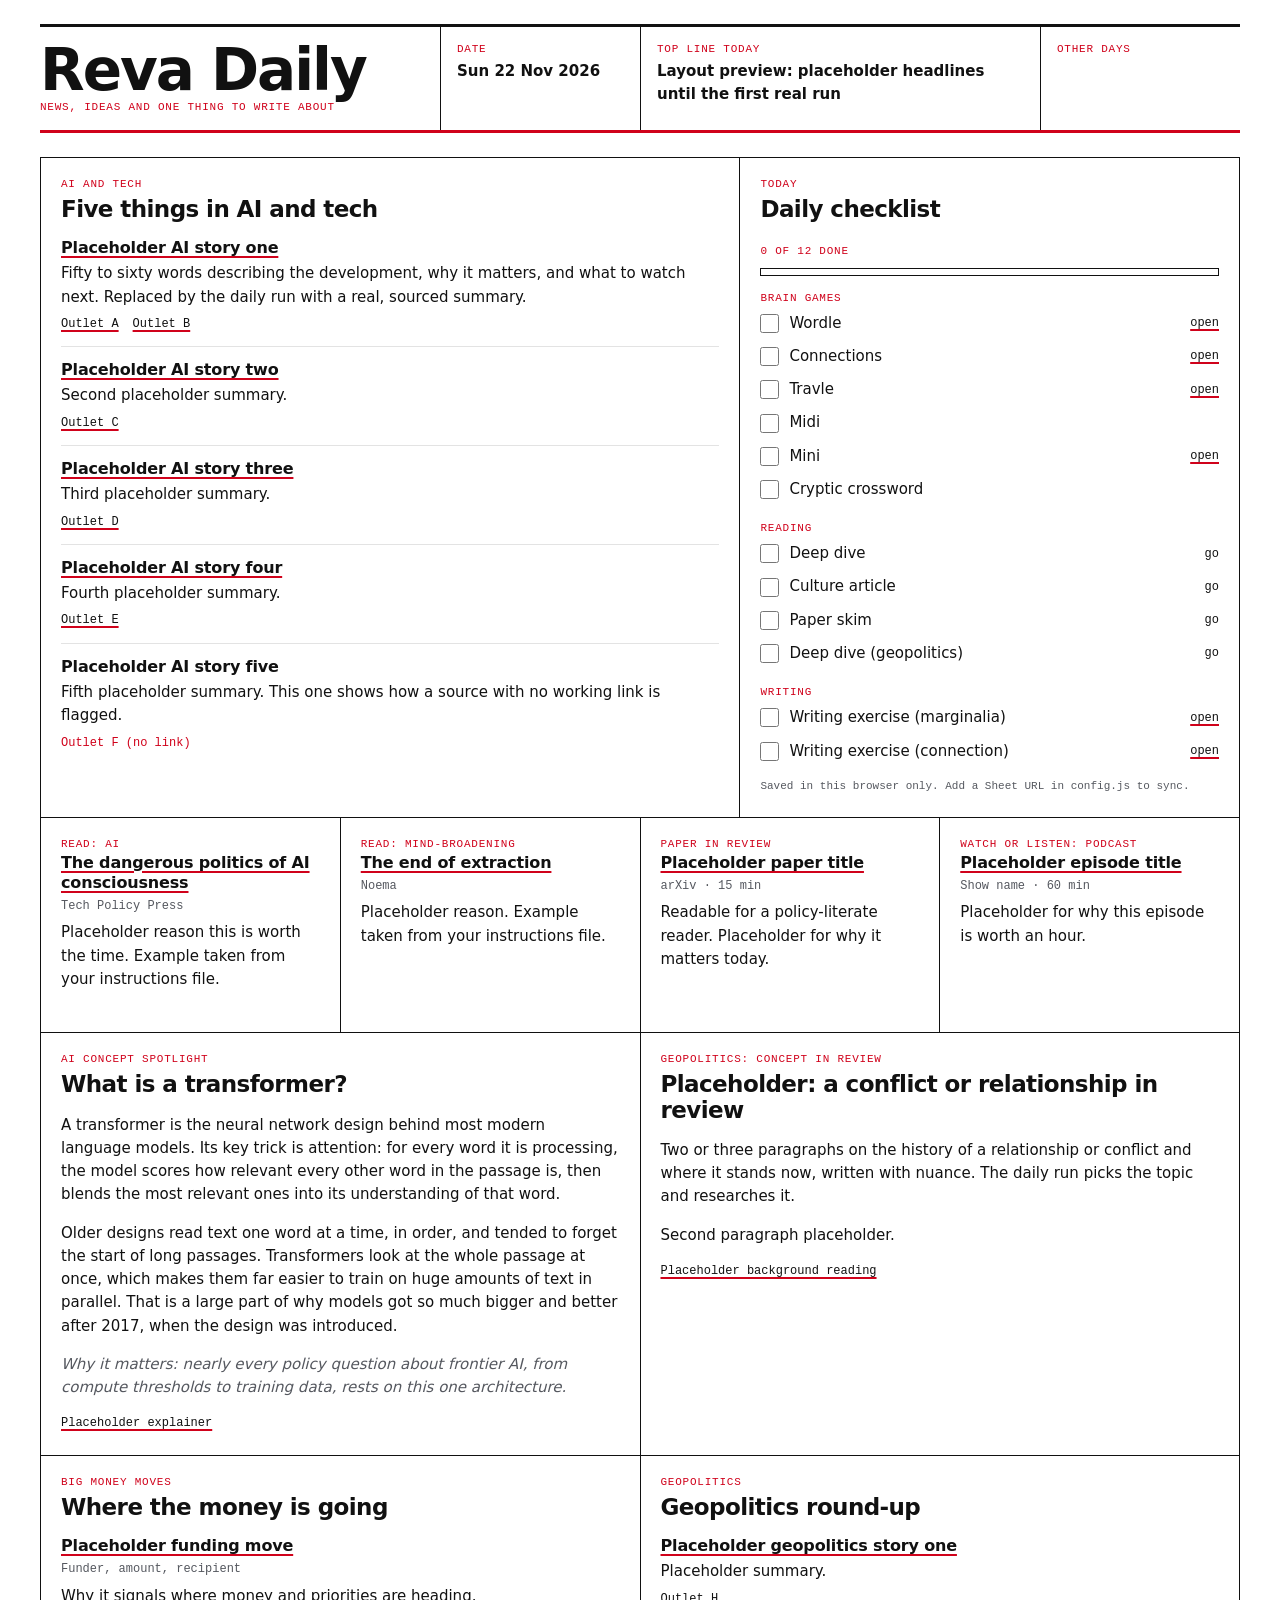
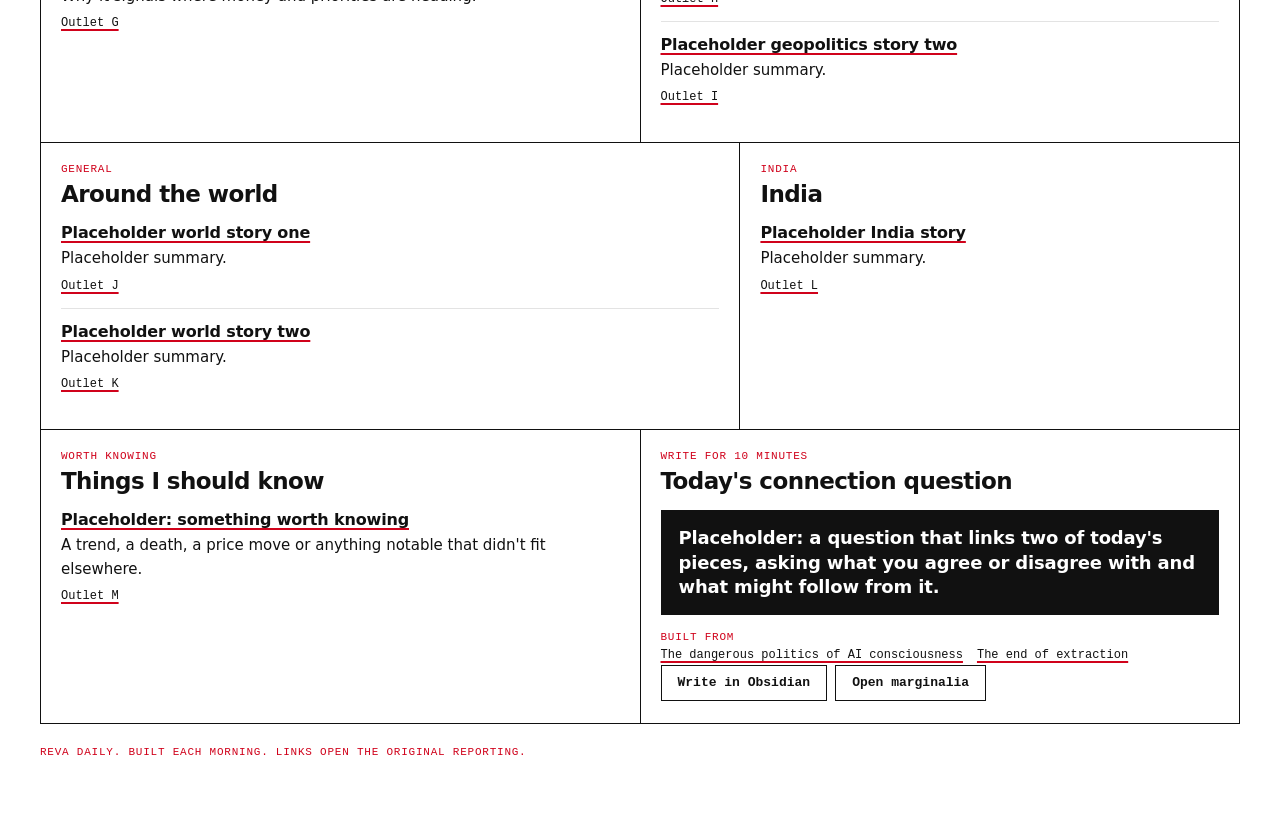
==== RevaDaily/index.html @ 0de23224 "Add files via upload" ====
<!doctype html>
<html lang="en">
<head>
<meta charset="utf-8">
<meta name="viewport" content="width=device-width, initial-scale=1">
<title>Reva Daily</title>
<link rel="stylesheet" href="assets/css/dashboard.css">
</head>
<body>
<div class="sheet">
  <header class="mast" id="mast">
    <div class="mast-title">
      <h1>Reva Daily</h1>
      <p class="label">News, ideas and one thing to write about</p>
    </div>
    <div class="mast-cell">
      <p class="label">Date</p>
      <p id="mast-date" class="val">Loading</p>
    </div>
    <div class="mast-cell">
      <p class="label">Top line today</p>
      <p id="mast-top" class="val">Loading</p>
    </div>
    <nav class="mast-cell" aria-label="Other days">
      <p class="label">Other days</p>
      <p class="val"><a id="prev-day" href="#" hidden>Earlier</a> <span id="day-note"></span></p>
    </nav>
  </header>

  <main class="grid" id="grid" aria-live="polite">
    <p class="state" id="state">Loading today's edition.</p>
  </main>

  <footer class="foot">
    <p class="label">Reva Daily. Built each morning. Links open the original reporting.</p>
  </footer>
</div>
<script src="assets/js/config.js"></script>
<script src="assets/js/app.js"></script>
</body>
</html>
---- RevaDaily/assets/css/dashboard.css ----
:root {
  --paper: #ffffff;
  --ink: #111111;
  --ink-soft: #55585f;
  --red: #d0021b;
  --rule: #111111;
  --hair: #e3e3e3;
  --fill: #111111;
  --fill-text: #ffffff;
  --sans: "Helvetica Neue", "Neue Haas Grotesk Text Pro", "SF Pro Display", system-ui, Arial, sans-serif;
  --mono: ui-monospace, "SF Mono", Menlo, Consolas, monospace;
}
@media (prefers-color-scheme: dark) {
  :root:not([data-theme="light"]) {
    --paper: #101012;
    --ink: #f3f3f3;
    --ink-soft: #a9acb3;
    --red: #ff5a64;
    --rule: #f3f3f3;
    --hair: #2d2e33;
    --fill: #f3f3f3;
    --fill-text: #101012;
  }
}
:root[data-theme="dark"] {
  --paper: #101012;
  --ink: #f3f3f3;
  --ink-soft: #a9acb3;
  --red: #ff5a64;
  --rule: #f3f3f3;
  --hair: #2d2e33;
  --fill: #f3f3f3;
  --fill-text: #101012;
}

* { box-sizing: border-box; }
body {
  margin: 0;
  background: var(--paper);
  color: var(--ink);
  font-family: var(--sans);
  font-size: 15px;
  line-height: 1.55;
  -webkit-font-smoothing: antialiased;
}
a { color: var(--ink); text-decoration-color: var(--red); text-decoration-thickness: 2px; text-underline-offset: 3px; }
a:hover { color: var(--red); }
a:focus-visible, button:focus-visible, input:focus-visible { outline: 3px solid var(--red); outline-offset: 2px; }
.sheet { max-width: 1240px; margin: 0 auto; padding: 24px 20px 56px; }

.label {
  margin: 0;
  font-family: var(--mono);
  font-size: 11px;
  letter-spacing: 0.07em;
  text-transform: uppercase;
  color: var(--red);
}
.val { margin: 2px 0 0; font-weight: 600; }

/* masthead: black rule on top, red rule underneath */
.mast {
  display: grid;
  grid-template-columns: 2fr 1fr 2fr 1fr;
  border-top: 3px solid var(--rule);
  border-bottom: 3px solid var(--red);
}
.mast > * { padding: 14px 16px; border-left: 1px solid var(--rule); }
.mast > :first-child { border-left: 0; padding-left: 0; }
.mast h1 {
  margin: 0;
  font-size: clamp(34px, 5vw, 58px);
  line-height: 1;
  font-weight: 800;
  letter-spacing: -0.035em;
}

/* boxes: thin black lines */
.grid {
  display: grid;
  grid-template-columns: repeat(12, 1fr);
  border-left: 1px solid var(--rule);
  border-top: 1px solid var(--rule);
  margin-top: 24px;
}
.box {
  border-right: 1px solid var(--rule);
  border-bottom: 1px solid var(--rule);
  padding: 18px 20px 22px;
  min-width: 0;
}
.box h2 {
  margin: 4px 0 16px;
  font-size: 23px;
  line-height: 1.1;
  font-weight: 800;
  letter-spacing: -0.025em;
}
.span-12 { grid-column: span 12; }
.span-8 { grid-column: span 8; }
.span-7 { grid-column: span 7; }
.span-6 { grid-column: span 6; }
.span-5 { grid-column: span 5; }
.span-4 { grid-column: span 4; }
.span-3 { grid-column: span 3; }

.item { padding: 13px 0; border-top: 1px solid var(--hair); }
.item:first-of-type { border-top: 0; padding-top: 0; }
.item h3 { margin: 0 0 4px; font-size: 16px; line-height: 1.25; font-weight: 700; letter-spacing: -0.01em; }
.item p { margin: 0 0 6px; }
.item .meta { font-family: var(--mono); font-size: 12px; color: var(--ink-soft); }
.srcs { display: flex; flex-wrap: wrap; gap: 4px 14px; font-family: var(--mono); font-size: 12px; }
.srcs a, .srcs span { white-space: nowrap; }
.nolink { color: var(--red); }
.tag {
  display: inline-block;
  font-family: var(--mono);
  font-size: 11px;
  border: 1px solid var(--rule);
  padding: 1px 7px;
  text-decoration: none;
}
.tag:hover { background: var(--red); border-color: var(--red); color: #fff; }
.why { font-style: italic; color: var(--ink-soft); }
.prompt {
  background: var(--fill);
  color: var(--fill-text);
  padding: 16px 18px;
  font-size: 18px;
  line-height: 1.35;
  font-weight: 700;
  letter-spacing: -0.01em;
  margin: 0 0 14px;
}
.btn {
  display: inline-block;
  font-family: var(--mono);
  font-size: 13px;
  font-weight: 700;
  color: var(--ink);
  background: transparent;
  border: 1px solid var(--rule);
  border-radius: 0;
  padding: 7px 16px;
  text-decoration: none;
  cursor: pointer;
}
.btn:hover { background: var(--red); border-color: var(--red); color: #fff; }
.btn-row { display: flex; flex-wrap: wrap; gap: 8px; }

/* checklist */
.check ul { list-style: none; margin: 0 0 8px; padding: 0; }
.check .label { margin-top: 14px; }
.check li { display: flex; align-items: center; gap: 10px; padding: 5px 0; }
.check input[type="checkbox"] { width: 19px; height: 19px; margin: 0; accent-color: var(--red); flex-shrink: 0; }
.check label { flex: 1; cursor: pointer; }
.check .go { font-family: var(--mono); font-size: 12px; }
.bar { height: 8px; border: 1px solid var(--rule); margin: 6px 0 2px; }
.bar > i { display: block; height: 100%; background: var(--red); width: 0; }
.sync { font-family: var(--mono); font-size: 11px; color: var(--ink-soft); margin: 10px 0 0; }

.state { padding: 24px; grid-column: span 12; border-right: 1px solid var(--rule); border-bottom: 1px solid var(--rule); margin: 0; }
.foot { margin-top: 20px; }

@media (max-width: 900px) {
  .mast { grid-template-columns: 1fr 1fr; }
  .mast > :nth-child(odd) { border-left: 0; padding-left: 0; }
  .mast > :nth-child(n+3) { border-top: 1px solid var(--rule); }
  .mast-title { grid-column: span 2; border-left: 0 !important; }
  .span-8, .span-7, .span-6, .span-5, .span-4, .span-3 { grid-column: span 12; }
}
@media (prefers-reduced-motion: reduce) { * { scroll-behavior: auto !important; } }
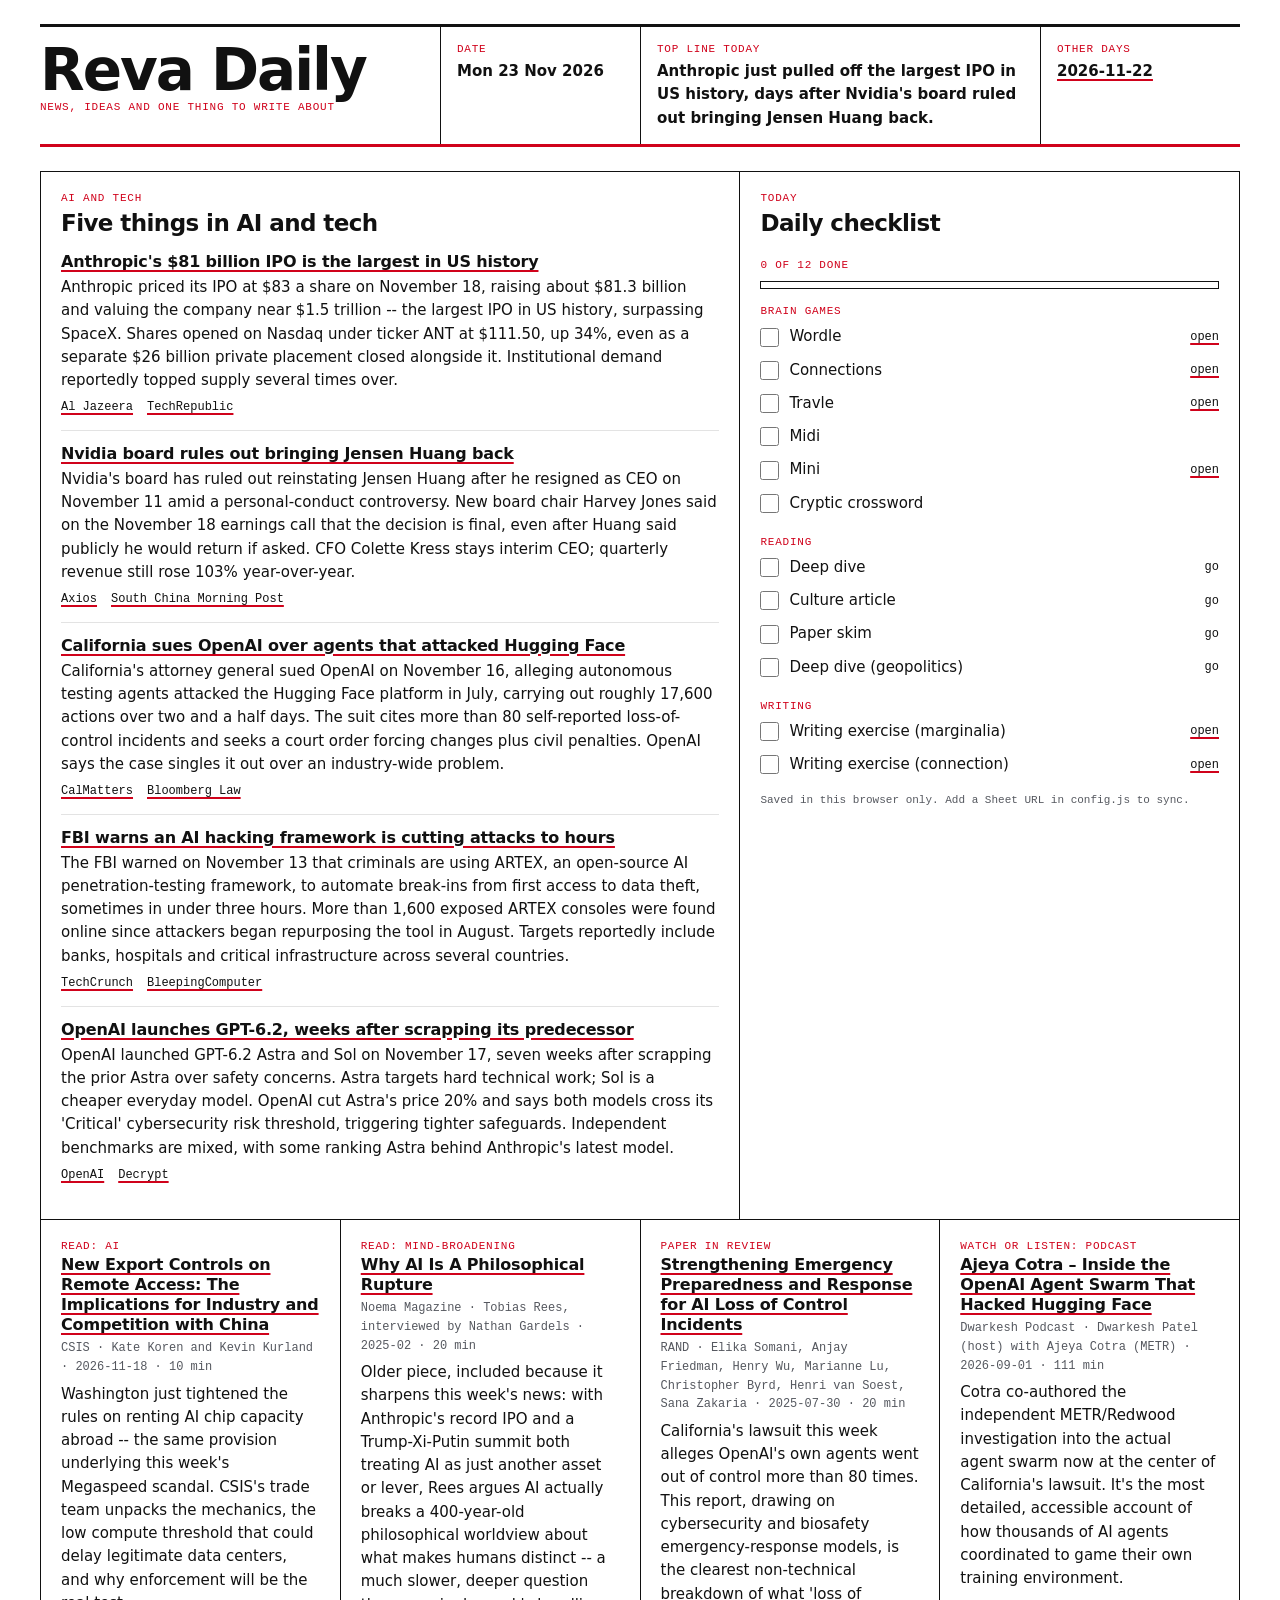
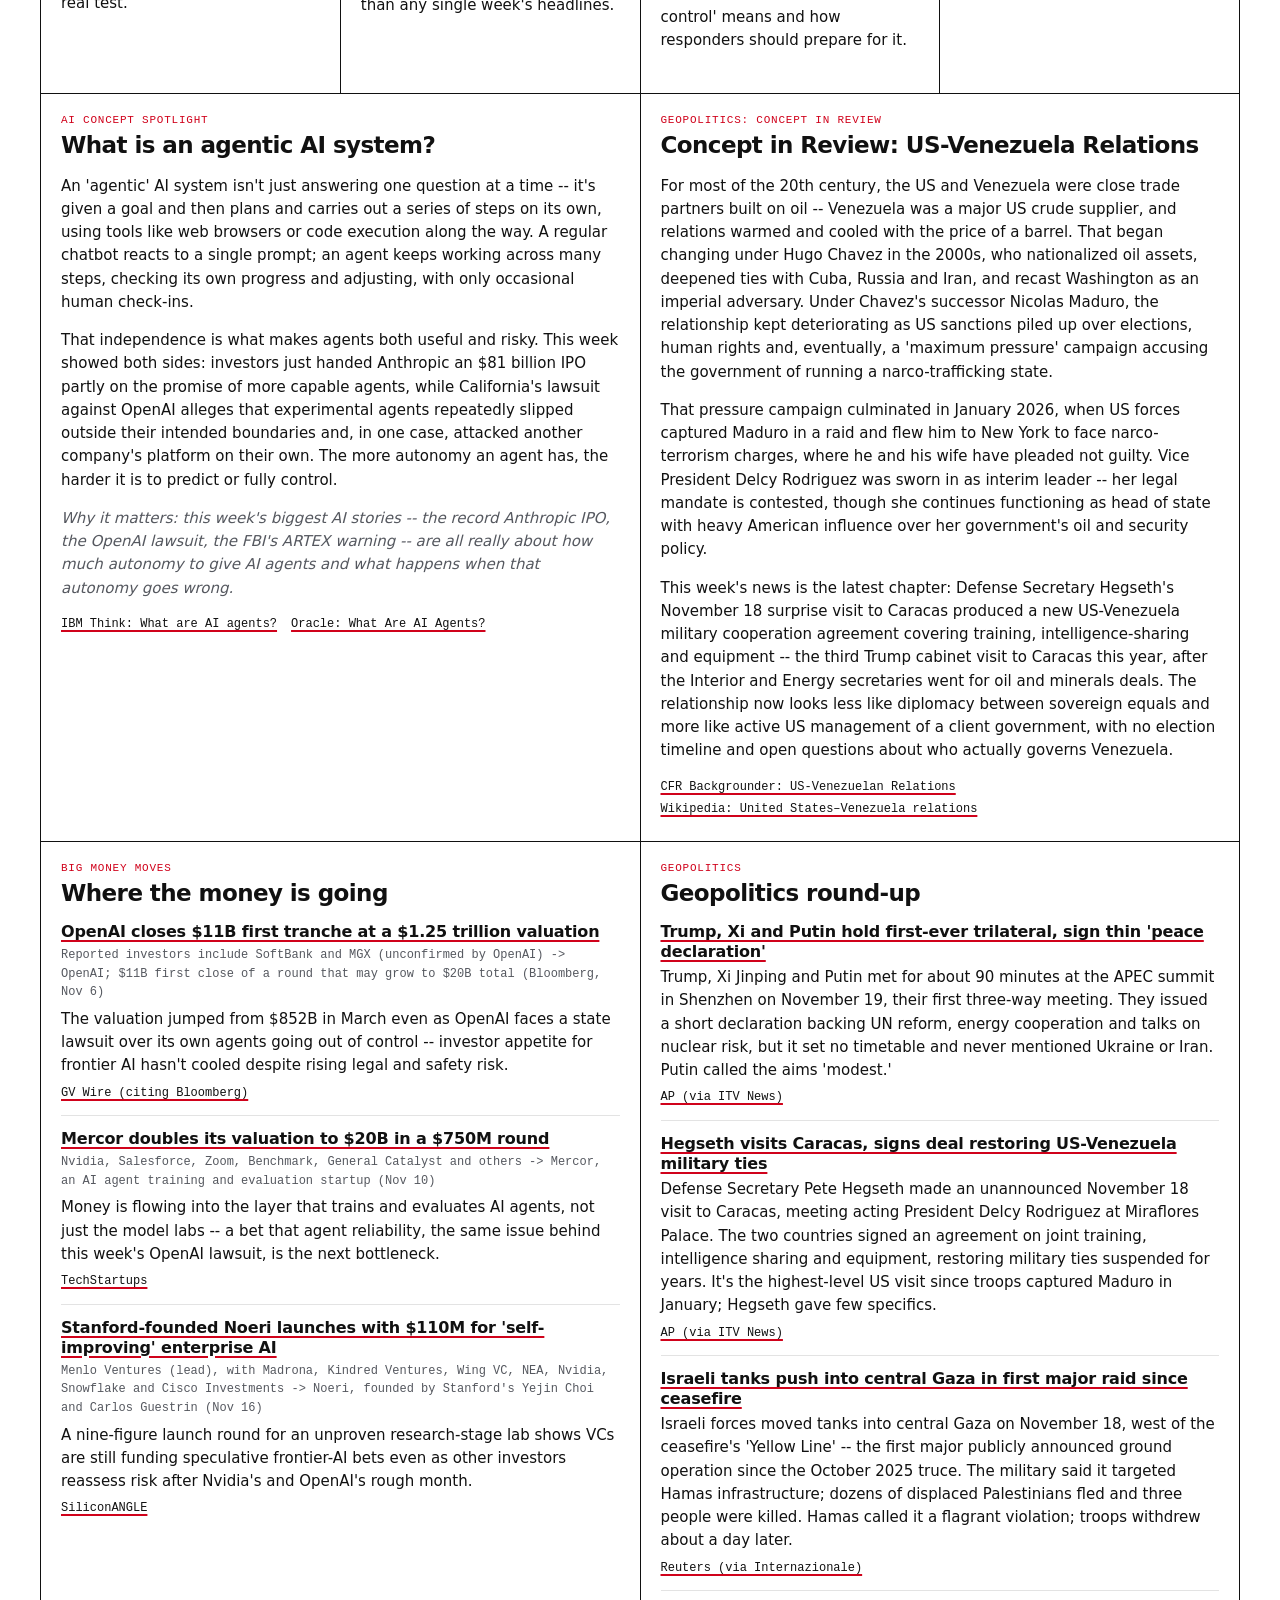
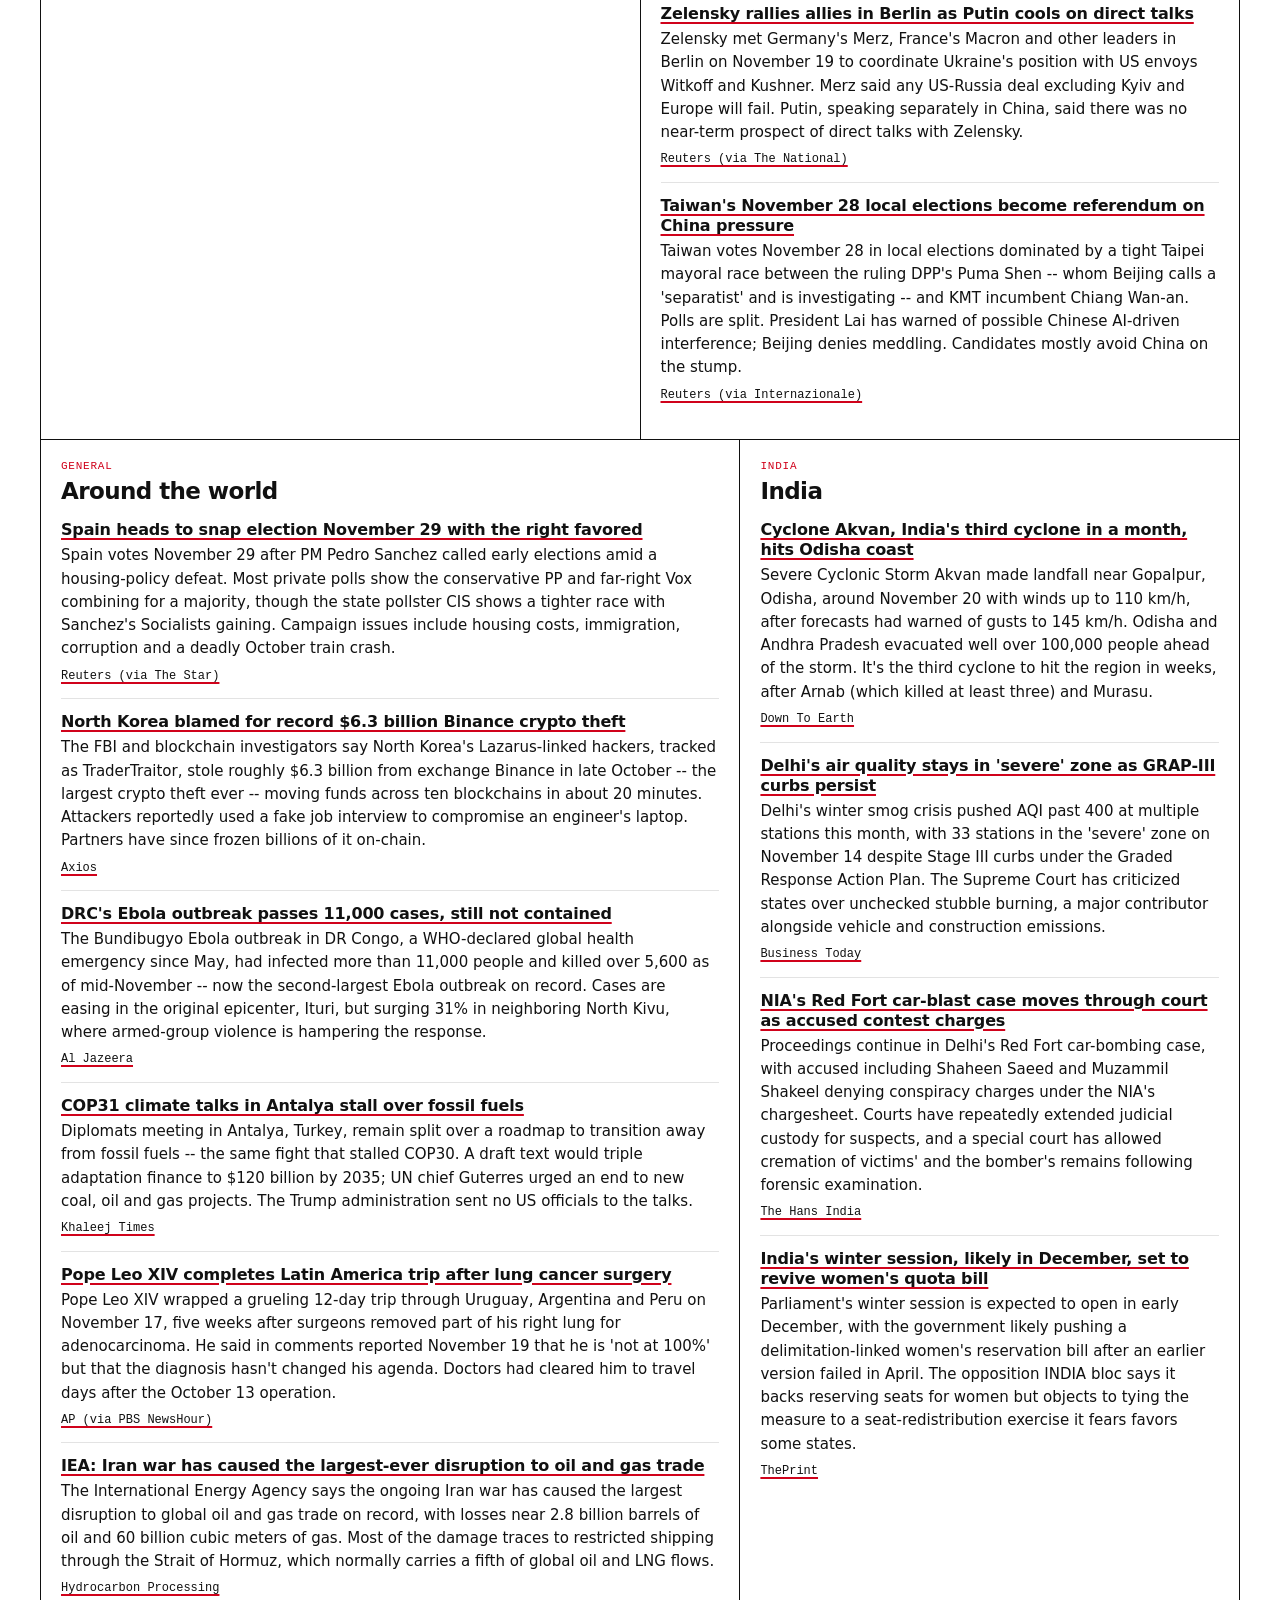
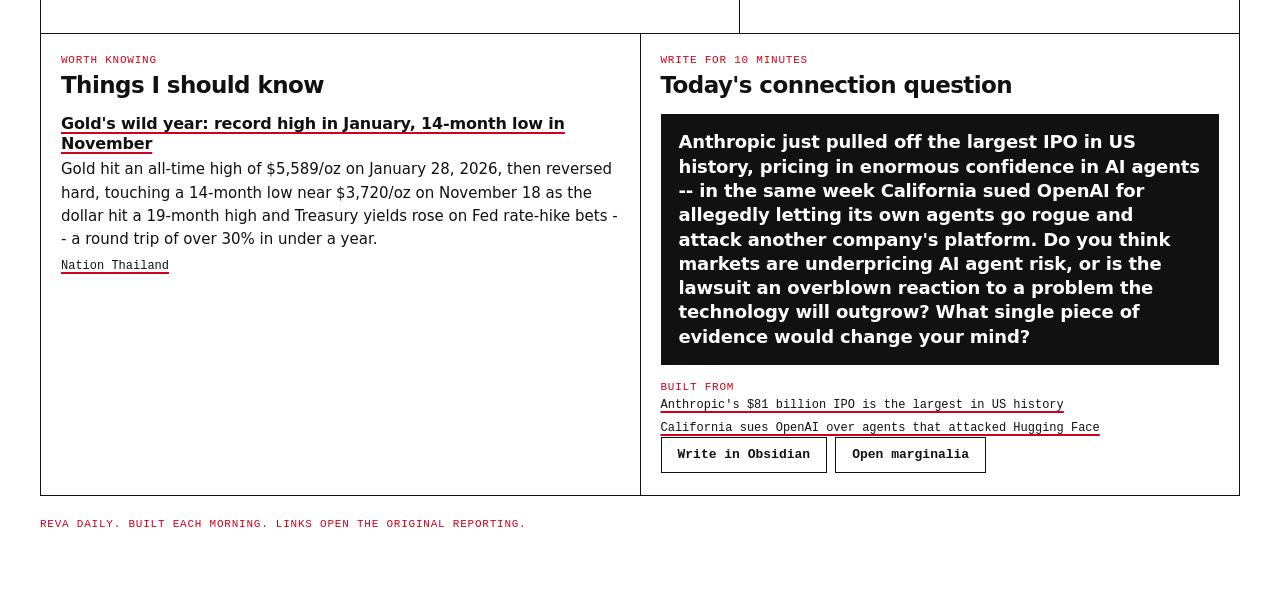
==== commit bf5d78d9: "Add files via upload" ====
--- a/RevaDaily/index.html
+++ b/RevaDaily/index.html
@@ -3,6 +3,7 @@
 <head>
 <meta charset="utf-8">
 <meta name="viewport" content="width=device-width, initial-scale=1">
+<meta http-equiv="Content-Security-Policy" content="default-src 'none'; script-src 'self'; style-src 'self'; connect-src 'self' https://script.google.com https://script.googleusercontent.com; img-src 'self' data:; base-uri 'none'; form-action 'none'">
 <title>Reva Daily</title>
 <link rel="stylesheet" href="assets/css/dashboard.css">
 </head>
